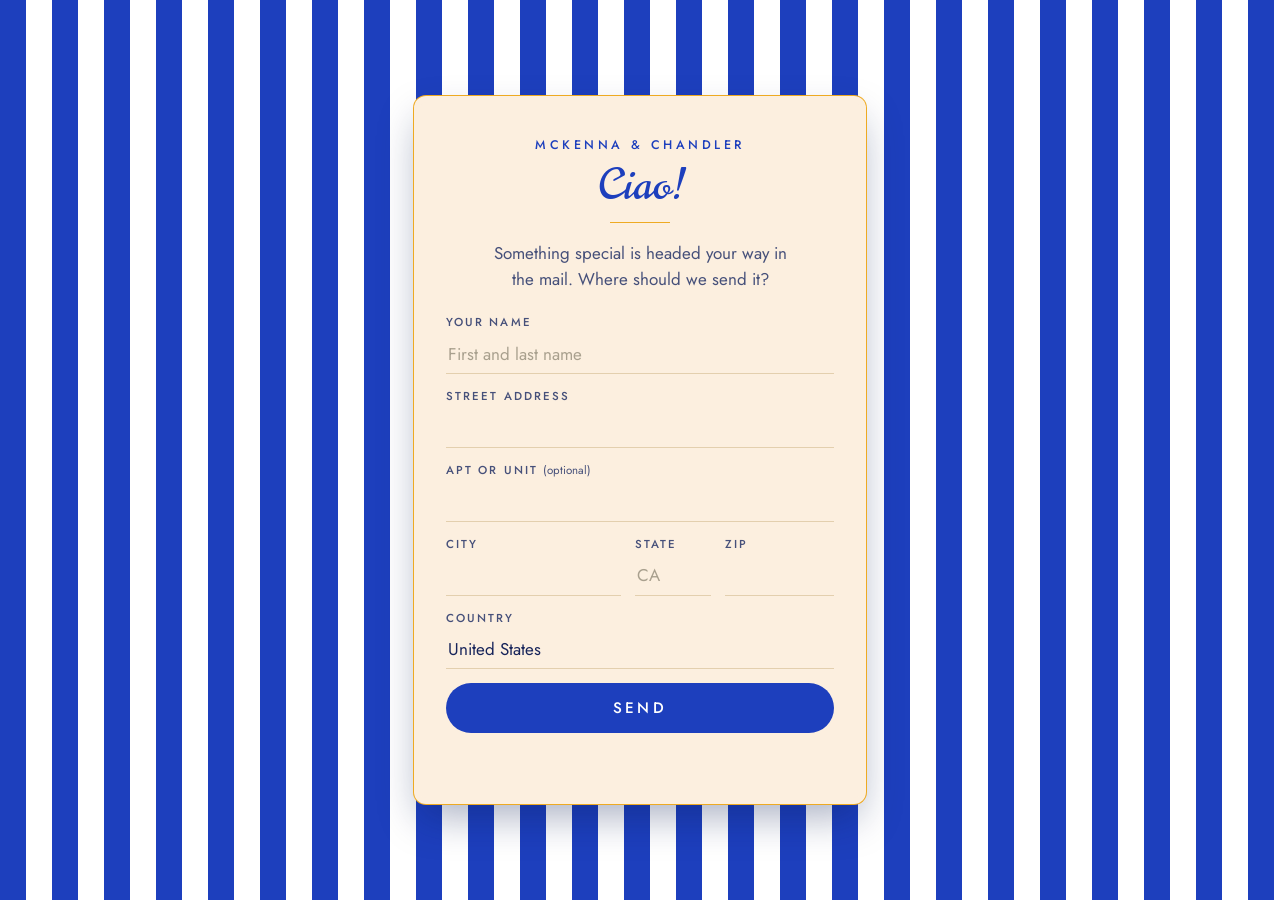
==== address/index.html @ 59e57ee8 "Standalone address page and address texts from the guest list A page at /address/ with only an addre" ====
<!doctype html>
<html lang="en">
<head>
<meta charset="utf-8">
<meta name="viewport" content="width=device-width, initial-scale=1, viewport-fit=cover">
<meta name="robots" content="noindex, nofollow">
<title>McKenna &amp; Chandler</title>
<!-- The page guests reach from the "what's your address?" text. It stands on
     its own: no links to the rest of the site, so the save the dates in the
     mail are the first they see of it. Each text carries ?c=<code>, which
     tells the Apps Script backend which household this is. -->
<meta property="og:title" content="McKenna &amp; Chandler">
<meta property="og:description" content="Where should we send your mail?">
<meta property="og:image" content="https://thequeenans2027.com/assets/img/monogram-192.png">
<meta name="theme-color" content="#1d3fbd">
<link rel="icon" type="image/png" sizes="32x32" href="../assets/img/monogram-32.png">
<link rel="apple-touch-icon" href="../assets/img/monogram-180.png">
<link rel="preconnect" href="https://fonts.googleapis.com">
<link rel="preconnect" href="https://fonts.gstatic.com" crossorigin>
<link rel="stylesheet" href="https://fonts.googleapis.com/css2?family=Jost:wght@400;500;600&family=Norican&display=swap">
<style>
  :root {
    --ivory: #fbf5ea; --card: #fcefdf; --ink: #17245a; --ink-soft: #46507a; --line: #e3cfae;
    --cobalt: #1d3fbd; --cobalt-deep: #16309a; --gold: #eeaa22;
    --script: "Norican", "Brush Script MT", cursive;
    --body: "Jost", "Futura", "Avenir Next", system-ui, sans-serif;
  }
  *, *::before, *::after { box-sizing: border-box; }
  [hidden] { display: none !important; }
  html { -webkit-text-size-adjust: 100%; }
  body {
    margin: 0; min-height: 100vh; min-height: 100dvh;
    display: flex; align-items: center; justify-content: center;
    padding: max(28px, env(safe-area-inset-top)) 18px max(28px, env(safe-area-inset-bottom));
    background: var(--cobalt);
    background-image: repeating-linear-gradient(90deg, var(--cobalt) 0 26px, #fff 26px 52px);
    font: 400 1.0625rem/1.5 var(--body); color: var(--ink);
  }
  .card {
    width: 100%; max-width: 440px; padding: 34px 26px 30px;
    background: var(--card); border-radius: 6px;
    box-shadow: 0 0 0 6px var(--card), 0 0 0 7px var(--gold), 0 18px 40px rgba(10, 25, 80, .35);
    text-align: center;
  }
  .eyebrow { margin: 0; font-weight: 500; font-size: .78rem; letter-spacing: .28em; text-transform: uppercase; color: var(--cobalt); }
  h1 { margin: 6px 0 4px; font: 400 2.6rem/1.15 var(--script); color: var(--cobalt); }
  .note { margin: 0 auto 22px; max-width: 30ch; color: var(--ink-soft); }
  .rule { width: 60px; height: 1px; margin: 14px auto 18px; background: var(--gold); border: 0; }
  form { text-align: left; }
  .row { display: grid; grid-template-columns: 1fr 1fr; gap: 0 14px; }
  .row.three { grid-template-columns: 1.6fr .7fr 1fr; }
  .field { margin-bottom: 14px; }
  label { display: block; margin-bottom: 4px; font-weight: 500; font-size: .72rem; letter-spacing: .18em; text-transform: uppercase; color: var(--ink-soft); }
  input {
    width: 100%; padding: 6px 2px; border: 0; border-bottom: 1.5px solid var(--line); border-radius: 0;
    background: transparent; font: inherit; font-size: 1.0625rem; color: var(--ink);
  }
  input:focus { outline: none; border-bottom-color: var(--cobalt); }
  input::placeholder { color: #a9a08e; }
  .optional { text-transform: none; letter-spacing: 0; font-weight: 400; }
  button {
    display: block; width: 100%; margin-top: 10px; padding: 14px 18px; border: 0; border-radius: 999px;
    background: var(--cobalt); color: #fff; font: 500 .95rem var(--body); letter-spacing: .2em; text-transform: uppercase;
    cursor: pointer; -webkit-tap-highlight-color: transparent;
  }
  button:disabled { opacity: .6; }
  .status { min-height: 1.5em; margin: 12px 0 0; text-align: center; font-size: .95rem; color: #9b2c1f; }
  .done h1 { margin-top: 2px; }
</style>
</head>
<body>
<main class="card">
  <div id="ask">
    <p class="eyebrow">McKenna &amp; Chandler</p>
    <h1 id="hello">Ciao!</h1>
    <hr class="rule">
    <p class="note">Something special is headed your way in the mail. Where should we send it?</p>
    <form id="form" novalidate>
      <div class="field" id="name-field" hidden>
        <label for="names">Your name</label>
        <input id="names" name="names" autocomplete="name" placeholder="First and last name">
      </div>
      <div class="field">
        <label for="line1">Street address</label>
        <input id="line1" name="line1" autocomplete="address-line1" required>
      </div>
      <div class="field">
        <label for="line2">Apt or unit <span class="optional">(optional)</span></label>
        <input id="line2" name="line2" autocomplete="address-line2">
      </div>
      <div class="row three">
        <div class="field">
          <label for="city">City</label>
          <input id="city" name="city" autocomplete="address-level2" required>
        </div>
        <div class="field">
          <label for="state">State</label>
          <input id="state" name="state" autocomplete="address-level1" maxlength="20" autocapitalize="characters" spellcheck="false" placeholder="CA">
        </div>
        <div class="field">
          <label for="zip">ZIP</label>
          <input id="zip" name="zip" autocomplete="postal-code" inputmode="numeric" required>
        </div>
      </div>
      <div class="field">
        <label for="country">Country</label>
        <input id="country" name="country" autocomplete="country-name" value="United States">
      </div>
      <button type="submit" id="send">Send</button>
      <p class="status" id="status" role="status"></p>
    </form>
  </div>
  <div id="done" class="done" hidden>
    <p class="eyebrow">McKenna &amp; Chandler</p>
    <h1>Grazie!</h1>
    <hr class="rule">
    <p class="note" id="done-note">We've got your address. Keep an eye on your mailbox!</p>
  </div>
</main>
<script>
(function () {
  // Same backend as the main site. The test site (….workers.dev) never
  // writes to the real sheet, so there it shows a made-up guest instead.
  var API = "https://script.google.com/macros/s/AKfycbw89GGyUV6FwVLychrs_3ZxH8vONSvbC4A1LqT-xWkLtjlIgROk9hDHnwAx0DQgOhZD/exec";
  var preview = /^dev(--|\.)|\.workers\.dev$|^localhost$|^127\./.test(location.hostname);
  var code = (new URLSearchParams(location.search).get("c") || "").replace(/[^a-z0-9]/gi, "").slice(0, 20);
  var $ = function (id) { return document.getElementById(id); };

  function call(action, payload) {
    if (preview) {
      return new Promise(function (ok) {
        setTimeout(function () { ok(action === "who" ? (code ? { first: "Angi & Kevin" } : { error: "not found" }) : { ok: true }); }, 400);
      });
    }
    return fetch(API, {
      method: "POST",
      headers: { "Content-Type": "text/plain;charset=utf-8" },
      body: JSON.stringify(Object.assign({ action: action }, payload))
    }).then(function (r) { return r.json(); });
  }

  var known = false;
  function greet(first) {
    known = !!first;
    $("hello").textContent = first ? "Ciao, " + first + "!" : "Ciao!";
    $("name-field").hidden = known;
  }
  if (code) {
    call("who", { code: code }).then(function (r) { greet(r && r.first); }, function () { greet(""); });
  } else {
    greet("");
  }

  $("form").addEventListener("submit", function (e) {
    e.preventDefault();
    var f = e.target, status = $("status");
    var address = {};
    ["line1", "line2", "city", "state", "zip", "country"].forEach(function (k) { address[k] = f[k].value.trim(); });
    var names = f.names.value.trim();
    if (!known && !names) { status.textContent = "Please add your name."; return f.names.focus(); }
    if (!address.line1 || !address.city || !address.zip) {
      status.textContent = "Please fill in your street, city and ZIP.";
      return (!address.line1 ? f.line1 : !address.city ? f.city : f.zip).focus();
    }
    status.textContent = "";
    $("send").disabled = true;
    $("send").textContent = "Sending…";
    call("mailing", { code: known ? code : "", names: names, address: address }).then(function (r) {
      if (!r || r.error) throw new Error(r && r.error);
      $("ask").hidden = true;
      $("done").hidden = false;
      window.scrollTo(0, 0);
    }).catch(function () {
      $("send").disabled = false;
      $("send").textContent = "Send";
      status.textContent = "That didn't go through. Please try again in a moment.";
    });
  });
})();
</script>
</body>
</html>
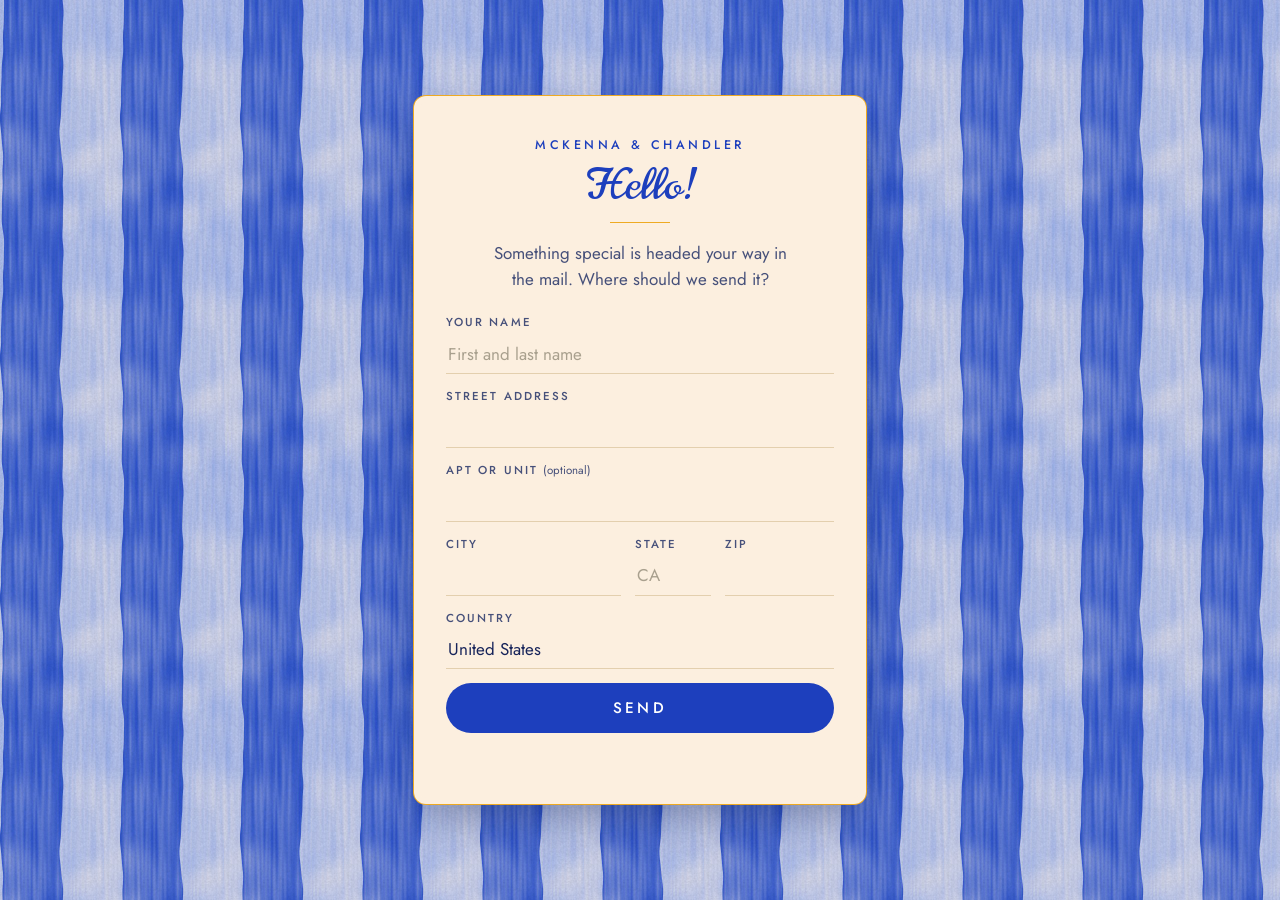
==== commit 004c8f22: "Address page: Hello greeting, painted stripes like the sign-in page Co-Authored-By: Claude Opus 5.5 " ====
--- a/address/index.html
+++ b/address/index.html
@@ -32,8 +32,7 @@
     margin: 0; min-height: 100vh; min-height: 100dvh;
     display: flex; align-items: center; justify-content: center;
     padding: max(28px, env(safe-area-inset-top)) 18px max(28px, env(safe-area-inset-bottom));
-    background: var(--cobalt);
-    background-image: repeating-linear-gradient(90deg, var(--cobalt) 0 26px, #fff 26px 52px);
+    background: #7d9be6 url("../assets/img/stripes.jpg") repeat 0 0 / 120px 240px;
     font: 400 1.0625rem/1.5 var(--body); color: var(--ink);
   }
   .card {
@@ -72,7 +71,7 @@
 <main class="card">
   <div id="ask">
     <p class="eyebrow">McKenna &amp; Chandler</p>
-    <h1 id="hello">Ciao!</h1>
+    <h1 id="hello">Hello!</h1>
     <hr class="rule">
     <p class="note">Something special is headed your way in the mail. Where should we send it?</p>
     <form id="form" novalidate>
@@ -142,7 +141,7 @@
   var known = false;
   function greet(first) {
     known = !!first;
-    $("hello").textContent = first ? "Ciao, " + first + "!" : "Ciao!";
+    $("hello").textContent = first ? "Hello, " + first + "!" : "Hello!";
     $("name-field").hidden = known;
   }
   if (code) {
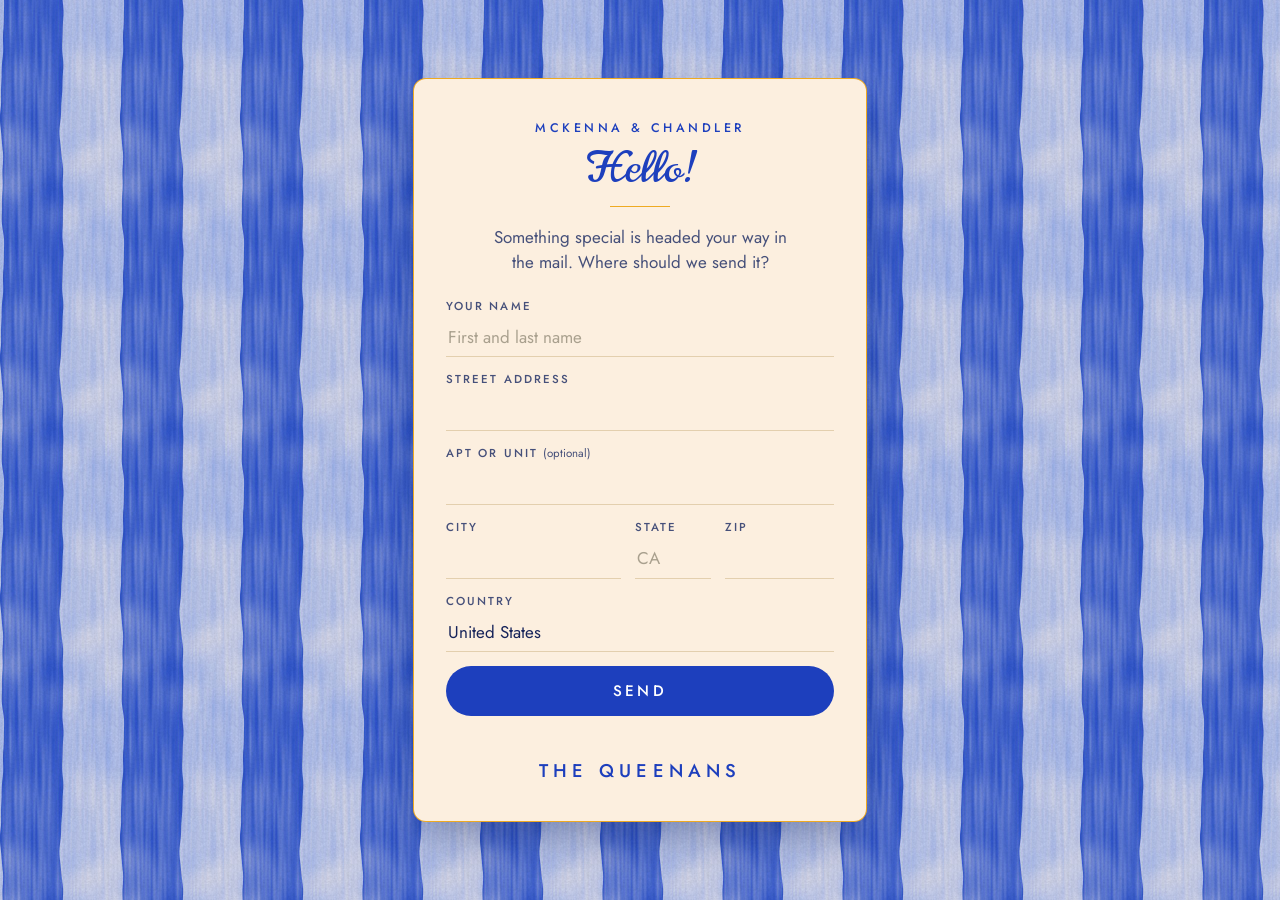
==== commit a6bdabbc: "Address page: The Queenans under the Send button Co-Authored-By: Claude Opus 5.5 <noreply@anthropic." ====
--- a/address/index.html
+++ b/address/index.html
@@ -64,6 +64,7 @@
   }
   button:disabled { opacity: .6; }
   .status { min-height: 1.5em; margin: 12px 0 0; text-align: center; font-size: .95rem; color: #9b2c1f; }
+  .sign { margin: 6px 0 0; text-align: center; font-weight: 500; font-size: 1.15rem; letter-spacing: .28em; text-transform: uppercase; color: var(--cobalt); }
   .done h1 { margin-top: 2px; }
 </style>
 </head>
@@ -107,6 +108,7 @@
       </div>
       <button type="submit" id="send">Send</button>
       <p class="status" id="status" role="status"></p>
+      <p class="sign">The Queenans</p>
     </form>
   </div>
   <div id="done" class="done" hidden>
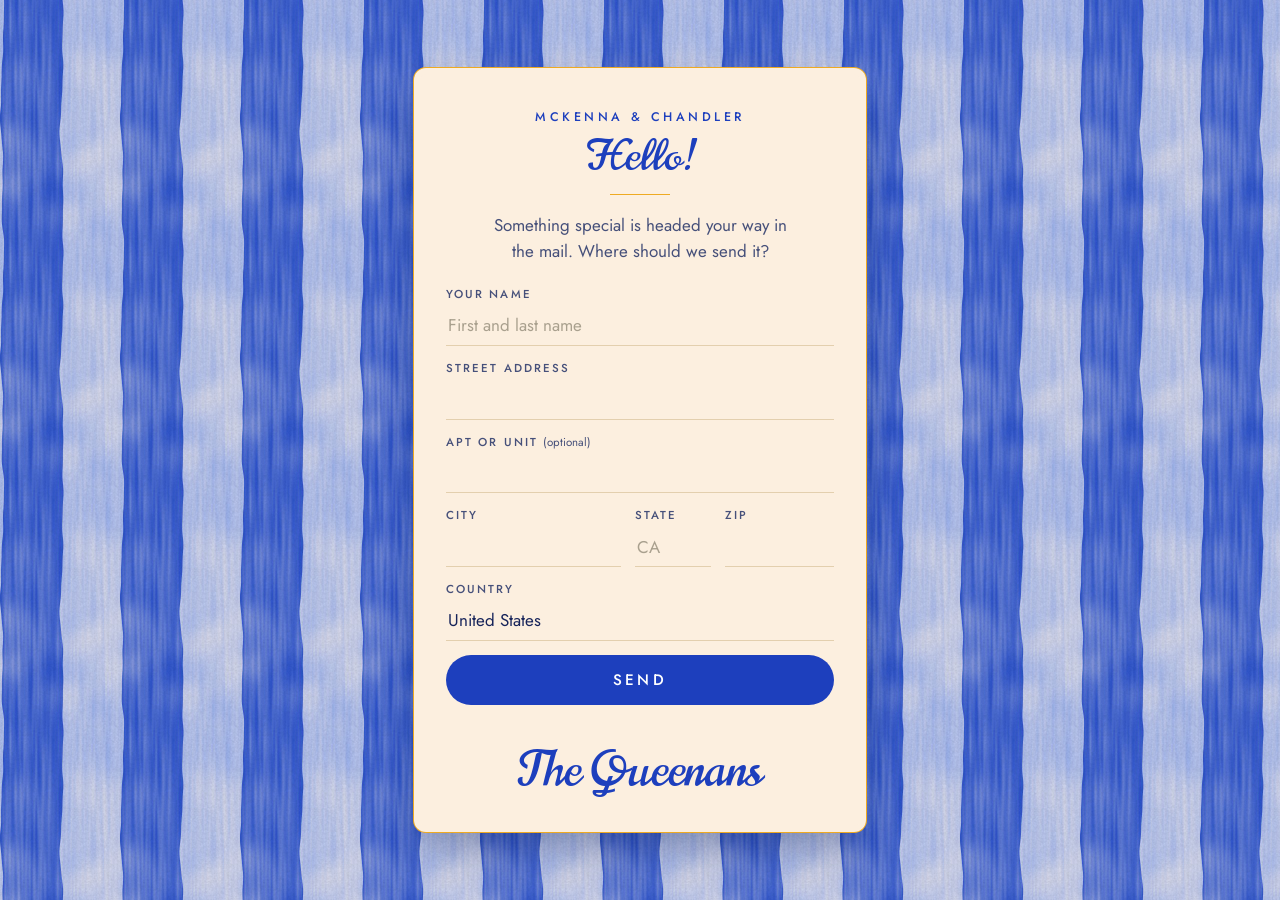
==== commit ae56c5c5: "Address page: The Queenans in the script font, bigger Co-Authored-By: Claude Opus 5.5 <noreply@anthr" ====
--- a/address/index.html
+++ b/address/index.html
@@ -64,7 +64,7 @@
   }
   button:disabled { opacity: .6; }
   .status { min-height: 1.5em; margin: 12px 0 0; text-align: center; font-size: .95rem; color: #9b2c1f; }
-  .sign { margin: 6px 0 0; text-align: center; font-weight: 500; font-size: 1.15rem; letter-spacing: .28em; text-transform: uppercase; color: var(--cobalt); }
+  .sign { margin: 4px 0 0; text-align: center; font: 400 3rem/1.1 var(--script); color: var(--cobalt); }
   .done h1 { margin-top: 2px; }
 </style>
 </head>
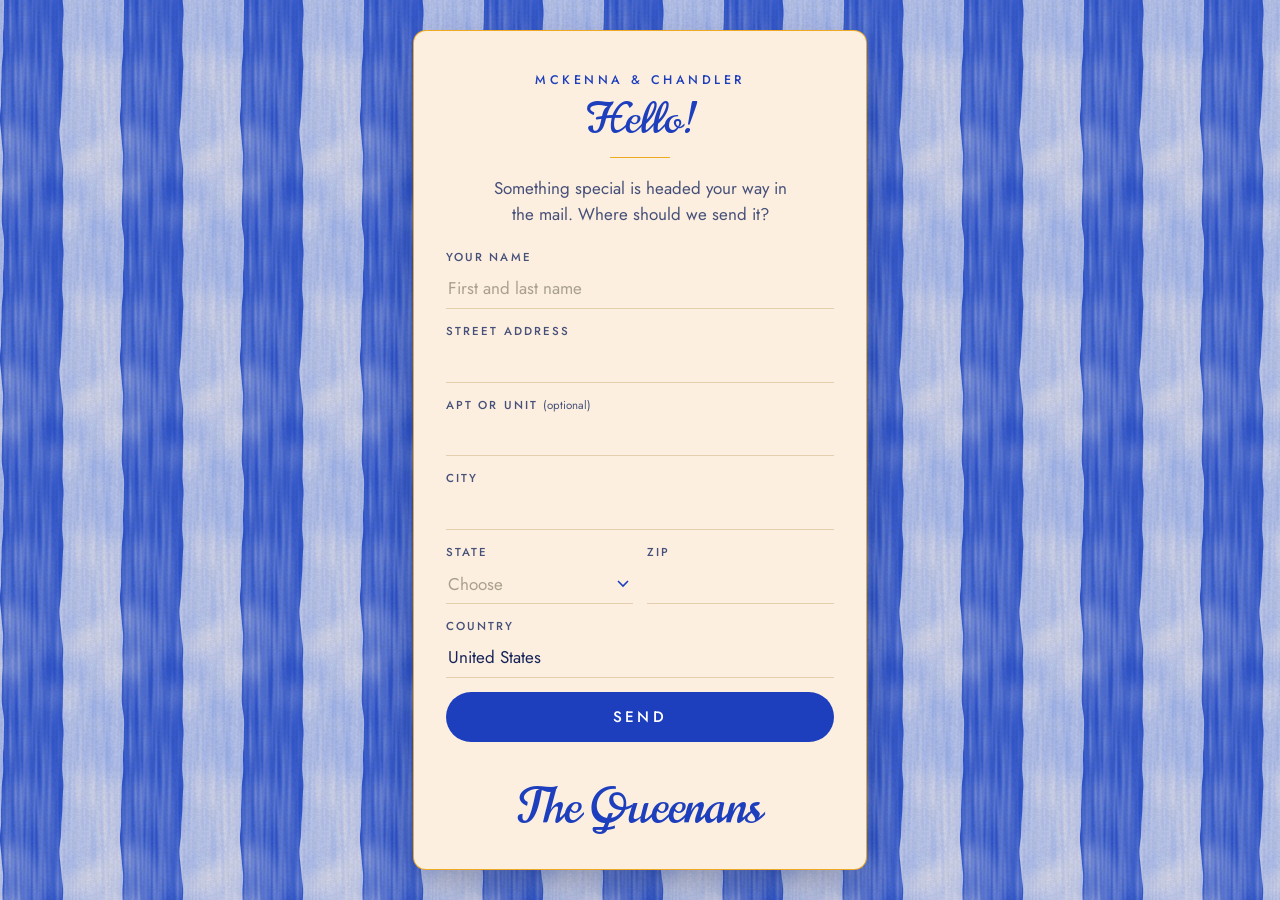
==== commit 57ddd0cf: "Address page: state is a dropdown of the 50 states and DC Co-Authored-By: Claude Opus 5.5 <noreply@a" ====
--- a/address/index.html
+++ b/address/index.html
@@ -54,6 +54,13 @@
     width: 100%; padding: 6px 2px; border: 0; border-bottom: 1.5px solid var(--line); border-radius: 0;
     background: transparent; font: inherit; font-size: 1.0625rem; color: var(--ink);
   }
+  select {
+    width: 100%; padding: 6px 22px 6px 2px; border: 0; border-bottom: 1.5px solid var(--line); border-radius: 0;
+    background: transparent url("data:image/svg+xml,%3Csvg xmlns='http://www.w3.org/2000/svg' width='12' height='8'%3E%3Cpath d='M1 1l5 5 5-5' fill='none' stroke='%231d3fbd' stroke-width='1.6'/%3E%3C/svg%3E") no-repeat right 4px center;
+    -webkit-appearance: none; appearance: none; font: inherit; font-size: 1.0625rem; color: var(--ink);
+  }
+  select:invalid, select.empty { color: #a9a08e; }
+  select:focus { outline: none; border-bottom-color: var(--cobalt); }
   input:focus { outline: none; border-bottom-color: var(--cobalt); }
   input::placeholder { color: #a9a08e; }
   .optional { text-transform: none; letter-spacing: 0; font-weight: 400; }
@@ -88,14 +95,67 @@
         <label for="line2">Apt or unit <span class="optional">(optional)</span></label>
         <input id="line2" name="line2" autocomplete="address-line2">
       </div>
-      <div class="row three">
-        <div class="field">
-          <label for="city">City</label>
-          <input id="city" name="city" autocomplete="address-level2" required>
-        </div>
+      <div class="field">
+        <label for="city">City</label>
+        <input id="city" name="city" autocomplete="address-level2" required>
+      </div>
+      <div class="row">
         <div class="field">
           <label for="state">State</label>
-          <input id="state" name="state" autocomplete="address-level1" maxlength="20" autocapitalize="characters" spellcheck="false" placeholder="CA">
+          <select id="state" name="state" autocomplete="address-level1">
+            <option value="">Choose</option>
+            <option value="AL">Alabama</option>
+            <option value="AK">Alaska</option>
+            <option value="AZ">Arizona</option>
+            <option value="AR">Arkansas</option>
+            <option value="CA">California</option>
+            <option value="CO">Colorado</option>
+            <option value="CT">Connecticut</option>
+            <option value="DE">Delaware</option>
+            <option value="DC">District of Columbia</option>
+            <option value="FL">Florida</option>
+            <option value="GA">Georgia</option>
+            <option value="HI">Hawaii</option>
+            <option value="ID">Idaho</option>
+            <option value="IL">Illinois</option>
+            <option value="IN">Indiana</option>
+            <option value="IA">Iowa</option>
+            <option value="KS">Kansas</option>
+            <option value="KY">Kentucky</option>
+            <option value="LA">Louisiana</option>
+            <option value="ME">Maine</option>
+            <option value="MD">Maryland</option>
+            <option value="MA">Massachusetts</option>
+            <option value="MI">Michigan</option>
+            <option value="MN">Minnesota</option>
+            <option value="MS">Mississippi</option>
+            <option value="MO">Missouri</option>
+            <option value="MT">Montana</option>
+            <option value="NE">Nebraska</option>
+            <option value="NV">Nevada</option>
+            <option value="NH">New Hampshire</option>
+            <option value="NJ">New Jersey</option>
+            <option value="NM">New Mexico</option>
+            <option value="NY">New York</option>
+            <option value="NC">North Carolina</option>
+            <option value="ND">North Dakota</option>
+            <option value="OH">Ohio</option>
+            <option value="OK">Oklahoma</option>
+            <option value="OR">Oregon</option>
+            <option value="PA">Pennsylvania</option>
+            <option value="RI">Rhode Island</option>
+            <option value="SC">South Carolina</option>
+            <option value="SD">South Dakota</option>
+            <option value="TN">Tennessee</option>
+            <option value="TX">Texas</option>
+            <option value="UT">Utah</option>
+            <option value="VT">Vermont</option>
+            <option value="VA">Virginia</option>
+            <option value="WA">Washington</option>
+            <option value="WV">West Virginia</option>
+            <option value="WI">Wisconsin</option>
+            <option value="WY">Wyoming</option>
+          </select>
         </div>
         <div class="field">
           <label for="zip">ZIP</label>
@@ -139,6 +199,10 @@
       body: JSON.stringify(Object.assign({ action: action }, payload))
     }).then(function (r) { return r.json(); });
   }
+
+  var state = $("state");
+  function shade() { state.classList.toggle("empty", !state.value); }
+  state.addEventListener("change", shade); shade();
 
   var known = false;
   function greet(first) {
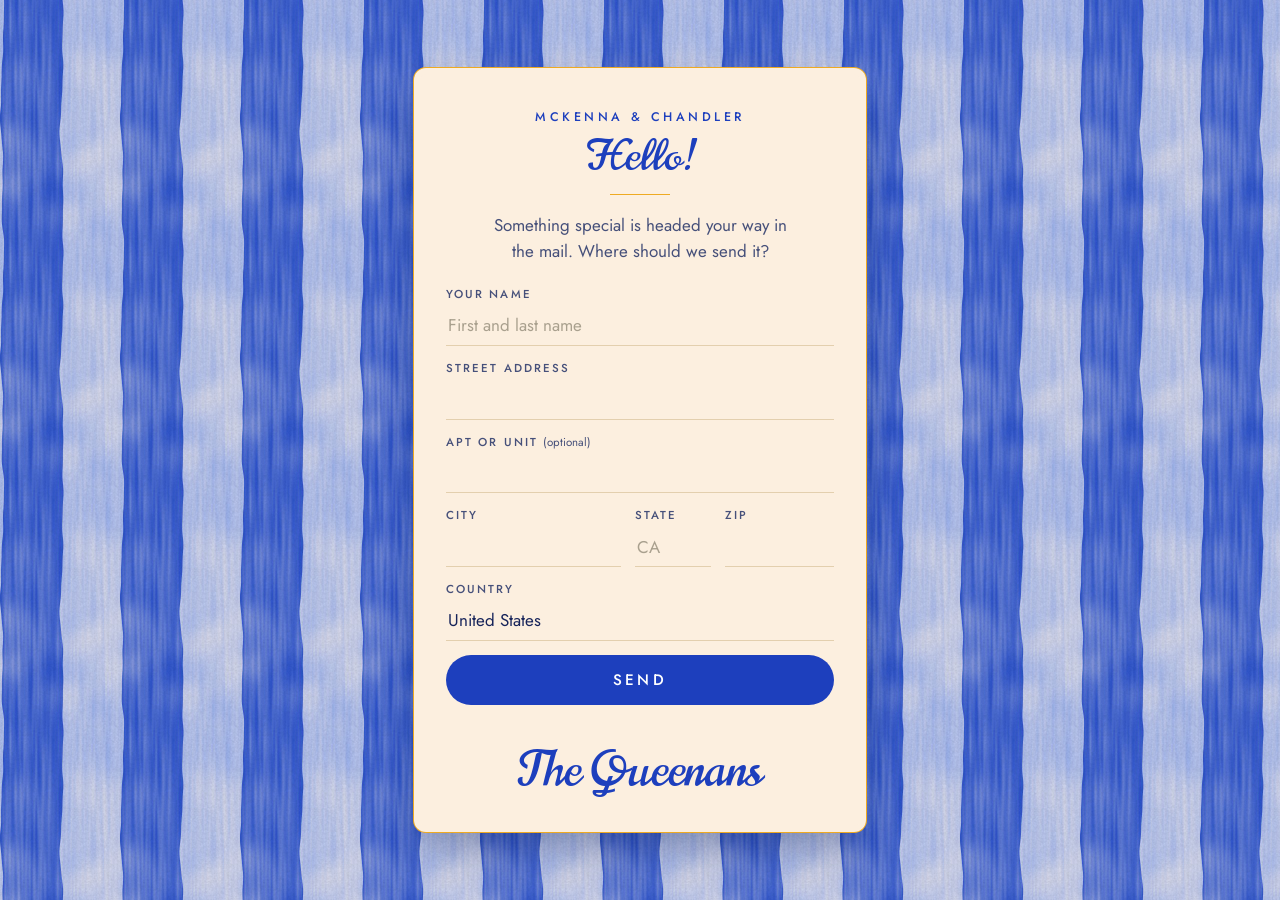
==== commit 2dd81035: "Revert "Address page: state is a dropdown of the 50 states and DC" This reverts commit 57ddd0cf78616" ====
--- a/address/index.html
+++ b/address/index.html
@@ -54,13 +54,6 @@
     width: 100%; padding: 6px 2px; border: 0; border-bottom: 1.5px solid var(--line); border-radius: 0;
     background: transparent; font: inherit; font-size: 1.0625rem; color: var(--ink);
   }
-  select {
-    width: 100%; padding: 6px 22px 6px 2px; border: 0; border-bottom: 1.5px solid var(--line); border-radius: 0;
-    background: transparent url("data:image/svg+xml,%3Csvg xmlns='http://www.w3.org/2000/svg' width='12' height='8'%3E%3Cpath d='M1 1l5 5 5-5' fill='none' stroke='%231d3fbd' stroke-width='1.6'/%3E%3C/svg%3E") no-repeat right 4px center;
-    -webkit-appearance: none; appearance: none; font: inherit; font-size: 1.0625rem; color: var(--ink);
-  }
-  select:invalid, select.empty { color: #a9a08e; }
-  select:focus { outline: none; border-bottom-color: var(--cobalt); }
   input:focus { outline: none; border-bottom-color: var(--cobalt); }
   input::placeholder { color: #a9a08e; }
   .optional { text-transform: none; letter-spacing: 0; font-weight: 400; }
@@ -95,67 +88,14 @@
         <label for="line2">Apt or unit <span class="optional">(optional)</span></label>
         <input id="line2" name="line2" autocomplete="address-line2">
       </div>
-      <div class="field">
-        <label for="city">City</label>
-        <input id="city" name="city" autocomplete="address-level2" required>
-      </div>
-      <div class="row">
+      <div class="row three">
+        <div class="field">
+          <label for="city">City</label>
+          <input id="city" name="city" autocomplete="address-level2" required>
+        </div>
         <div class="field">
           <label for="state">State</label>
-          <select id="state" name="state" autocomplete="address-level1">
-            <option value="">Choose</option>
-            <option value="AL">Alabama</option>
-            <option value="AK">Alaska</option>
-            <option value="AZ">Arizona</option>
-            <option value="AR">Arkansas</option>
-            <option value="CA">California</option>
-            <option value="CO">Colorado</option>
-            <option value="CT">Connecticut</option>
-            <option value="DE">Delaware</option>
-            <option value="DC">District of Columbia</option>
-            <option value="FL">Florida</option>
-            <option value="GA">Georgia</option>
-            <option value="HI">Hawaii</option>
-            <option value="ID">Idaho</option>
-            <option value="IL">Illinois</option>
-            <option value="IN">Indiana</option>
-            <option value="IA">Iowa</option>
-            <option value="KS">Kansas</option>
-            <option value="KY">Kentucky</option>
-            <option value="LA">Louisiana</option>
-            <option value="ME">Maine</option>
-            <option value="MD">Maryland</option>
-            <option value="MA">Massachusetts</option>
-            <option value="MI">Michigan</option>
-            <option value="MN">Minnesota</option>
-            <option value="MS">Mississippi</option>
-            <option value="MO">Missouri</option>
-            <option value="MT">Montana</option>
-            <option value="NE">Nebraska</option>
-            <option value="NV">Nevada</option>
-            <option value="NH">New Hampshire</option>
-            <option value="NJ">New Jersey</option>
-            <option value="NM">New Mexico</option>
-            <option value="NY">New York</option>
-            <option value="NC">North Carolina</option>
-            <option value="ND">North Dakota</option>
-            <option value="OH">Ohio</option>
-            <option value="OK">Oklahoma</option>
-            <option value="OR">Oregon</option>
-            <option value="PA">Pennsylvania</option>
-            <option value="RI">Rhode Island</option>
-            <option value="SC">South Carolina</option>
-            <option value="SD">South Dakota</option>
-            <option value="TN">Tennessee</option>
-            <option value="TX">Texas</option>
-            <option value="UT">Utah</option>
-            <option value="VT">Vermont</option>
-            <option value="VA">Virginia</option>
-            <option value="WA">Washington</option>
-            <option value="WV">West Virginia</option>
-            <option value="WI">Wisconsin</option>
-            <option value="WY">Wyoming</option>
-          </select>
+          <input id="state" name="state" autocomplete="address-level1" maxlength="20" autocapitalize="characters" spellcheck="false" placeholder="CA">
         </div>
         <div class="field">
           <label for="zip">ZIP</label>
@@ -200,10 +140,6 @@
     }).then(function (r) { return r.json(); });
   }
 
-  var state = $("state");
-  function shade() { state.classList.toggle("empty", !state.value); }
-  state.addEventListener("change", shade); shade();
-
   var known = false;
   function greet(first) {
     known = !!first;
